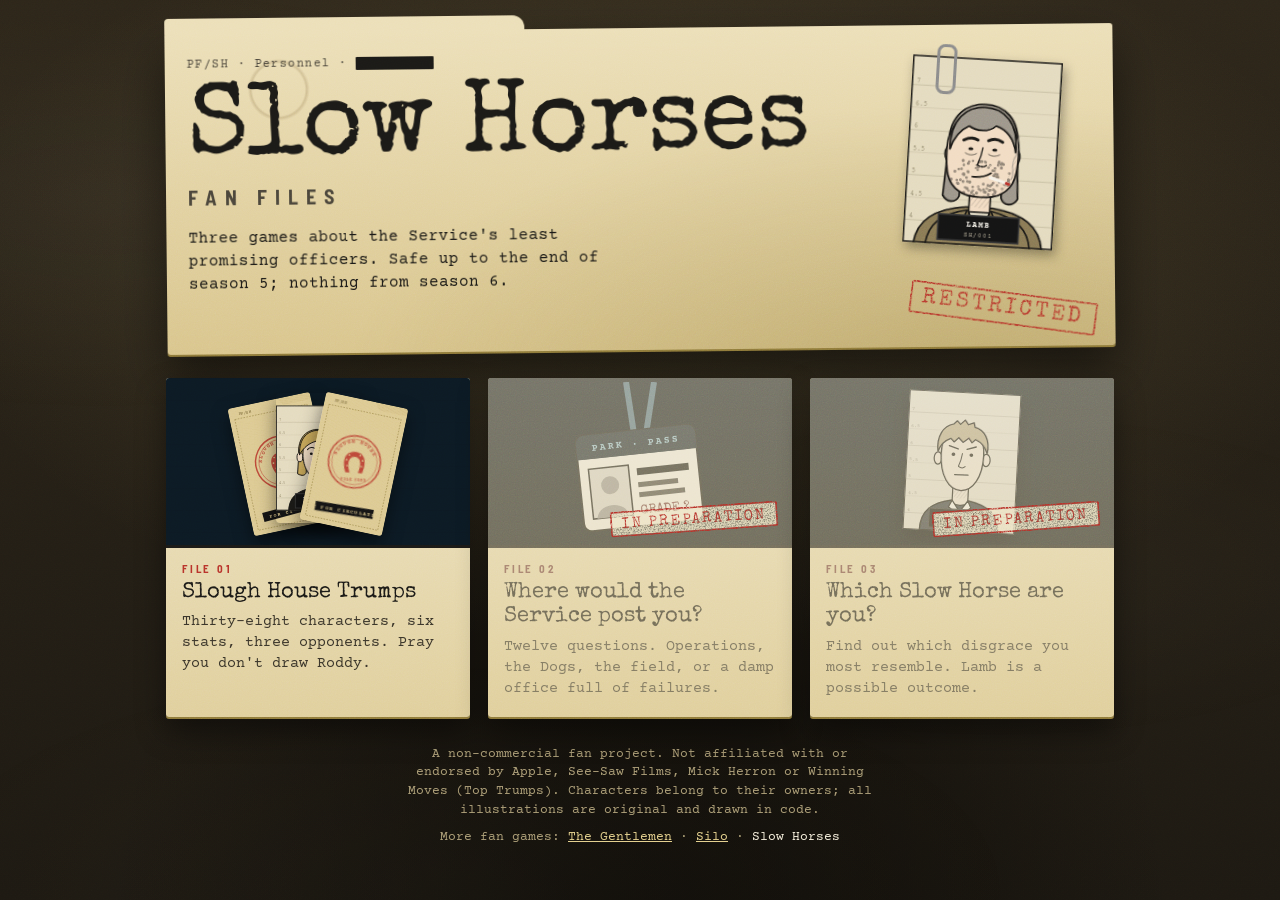
==== site/index.html @ dc07bbfb "Add the hub and Slough House Trumps Co-Authored-By: Claude Opus 5.5 <noreply@anthropic.com> Claude-S" ====
<!doctype html>
<html lang="en-GB">
<head>
  <meta charset="utf-8">
  <meta name="viewport" content="width=device-width, initial-scale=1, viewport-fit=cover">
  <meta name="theme-color" content="#1d1912">
  <meta name="description" content="Unofficial fan games for Slow Horses: a Top Trumps deck and two personality quizzes.">
  <title>Slow Horses Fan Files</title>
  <link rel="icon" href="shared/icon.svg">
  <link rel="preconnect" href="https://fonts.googleapis.com">
  <link rel="preconnect" href="https://fonts.gstatic.com" crossorigin>
  <link href="https://fonts.googleapis.com/css2?family=Barlow+Semi+Condensed:wght@500;700&family=Courier+Prime:ital,wght@0,400;0,700;1,400&family=Special+Elite&display=swap" rel="stylesheet">
  <link rel="stylesheet" href="shared/theme.css">
  <link rel="stylesheet" href="shared/hub.css">
</head>
<body>
  <main class="hub">
    <header class="cover">
      <p class="ref">PF/SH · Personnel · <span class="redact">Section 4</span></p>
      <h1>Slow Horses</h1>
      <p class="sub">Fan files</p>
      <span class="rubber cover-stamp">Restricted</span>
      <div class="cover-mug" id="cover-mug"></div>
      <p class="lede">Three games about the Service's least promising officers. Safe up to the end of season 5; nothing from season 6.</p>
    </header>

    <nav class="tiles" aria-label="Games">
      <a class="tile" href="trumps/" data-art="trumps">
        <div class="tile-art" id="art-trumps"></div>
        <div class="tile-text">
          <span class="tab">File 01</span>
          <h2>Slough House Trumps</h2>
          <p>Thirty-eight characters, six stats, three opponents. Pray you don't draw Roddy.</p>
        </div>
      </a>
      <div class="tile soon" data-art="role">
        <div class="tile-art" id="art-role"></div>
        <div class="tile-text">
          <span class="tab">File 02</span>
          <h2>Where would the Service post you?</h2>
          <p>Twelve questions. Operations, the Dogs, the field, or a damp office full of failures.</p>
        </div>
      <span class="rubber soon-stamp">In preparation</span></div>
      <div class="tile soon" data-art="character">
        <div class="tile-art" id="art-character"></div>
        <div class="tile-text">
          <span class="tab">File 03</span>
          <h2>Which Slow Horse are you?</h2>
          <p>Find out which disgrace you most resemble. Lamb is a possible outcome.</p>
        </div>
      <span class="rubber soon-stamp">In preparation</span></div>
    </nav>

    <footer class="site-foot">
      <p>A non-commercial fan project. Not affiliated with or endorsed by Apple, See-Saw Films, Mick Herron or Winning Moves (Top Trumps). Characters belong to their owners; all illustrations are original and drawn in code.</p>
      <p>More fan games: <a href="https://radiosilence.github.io/gentleman-top-trumps/">The Gentlemen</a> · <a href="https://radiosilence.github.io/silo-quiz/">Silo</a> · <span aria-current="page">Slow Horses</span></p>
    </footer>
  </main>
  <script type="module" src="shared/hub.js"></script>
</body>
</html>
---- site/shared/theme.css ----
:root {
  --grime: #1d1912;
  --grime-2: #2d261a;
  --wall: #c9b26b;
  --wall-hi: #e3cf8c;
  --wall-lo: #8f7a3a;
  --damp: #5f5128;
  --manila: #ecdfb8;
  --manila-2: #d9c58c;
  --paper: #f3ecd9;
  --ink: #1b1a17;
  --ink-2: #4a453a;
  --stamp: #b8322a;
  --stamp-hi: #d9493e;
  --park: #0c1a24;
  --park-2: #13293a;
  --hub: #63c6ea;
  --hub-lo: #2c7aa0;
  --win: #3d6b3a;
  --lose: #9b2a2a;
  --type: "Special Elite", "Courier New", monospace;
  --mono: "Courier Prime", "Courier New", monospace;
  --sans: "Gill Sans", "Gill Sans MT", "Barlow Semi Condensed", "Helvetica Neue", sans-serif;
  --ease: cubic-bezier(.2, .8, .2, 1);
  color-scheme: dark;
}

* { box-sizing: border-box; }
html, body { margin: 0; height: 100%; }
html { background: var(--grime); }
body {
  background:
    radial-gradient(ellipse 80% 60% at 50% 30%, rgba(201, 178, 107, .16), transparent 70%),
    radial-gradient(ellipse at 50% 120%, #0d0b07, transparent 60%),
    linear-gradient(var(--grime-2), var(--grime));
  background-attachment: fixed;
  color: var(--paper);
  font-family: var(--mono);
  font-size: 17px;
  -webkit-tap-highlight-color: transparent;
  overscroll-behavior: none;
}
/* Paper grain over everything. */
body::before {
  content: "";
  position: fixed;
  inset: 0;
  pointer-events: none;
  z-index: 50;
  opacity: .16;
  mix-blend-mode: overlay;
  background-image: url("data:image/svg+xml,%3Csvg xmlns='http://www.w3.org/2000/svg' width='160' height='160'%3E%3Cfilter id='n'%3E%3CfeTurbulence type='fractalNoise' baseFrequency='.85' numOctaves='3' stitchTiles='stitch'/%3E%3C/filter%3E%3Crect width='100%25' height='100%25' filter='url(%23n)'/%3E%3C/svg%3E");
}
/* Lamb's smoke, drifting across the room. */
body::after {
  content: "";
  position: fixed;
  inset: -20%;
  pointer-events: none;
  z-index: 0;
  opacity: .5;
  background:
    radial-gradient(ellipse 30% 18% at 20% 30%, rgba(220, 210, 180, .07), transparent),
    radial-gradient(ellipse 26% 14% at 70% 60%, rgba(220, 210, 180, .06), transparent),
    radial-gradient(ellipse 34% 20% at 40% 85%, rgba(220, 210, 180, .05), transparent);
  animation: smoke 40s ease-in-out infinite alternate;
}
@keyframes smoke { to { transform: translate(6%, -4%) rotate(4deg); } }

[hidden] { display: none !important; }

/* ---------- Buttons ---------- */

.btn {
  font: 700 15px/1 var(--sans);
  letter-spacing: .14em;
  text-transform: uppercase;
  color: var(--paper);
  background: rgba(0, 0, 0, .25);
  border: 1.5px solid var(--wall);
  border-radius: 3px;
  padding: 14px 18px;
  cursor: pointer;
  text-decoration: none;
  text-align: center;
  box-shadow: 3px 3px 0 rgba(0, 0, 0, .45);
  transition: transform .15s var(--ease), background .15s, box-shadow .15s;
}
.btn:hover { background: rgba(201, 178, 107, .12); }
.btn:active { transform: translate(2px, 2px); box-shadow: 1px 1px 0 rgba(0, 0, 0, .45); }
.btn:focus-visible { outline: 2px solid var(--hub); outline-offset: 2px; }
.btn.primary {
  color: var(--ink);
  background: var(--wall);
  border-color: var(--wall-hi);
}
.btn.primary:hover { background: var(--wall-hi); }
.btn.small { font-size: 12px; padding: 10px 12px; }

.back-link {
  position: fixed;
  top: calc(env(safe-area-inset-top) + 10px);
  left: calc(env(safe-area-inset-left) + 12px);
  z-index: 20;
  display: inline-flex;
  align-items: center;
  gap: 6px;
  padding: 7px 10px 7px 8px;
  font: 700 11px/1 var(--sans);
  letter-spacing: .16em;
  text-transform: uppercase;
  color: var(--wall-hi);
  text-decoration: none;
  border: 1px solid rgba(201, 178, 107, .45);
  border-radius: 3px;
  background: rgba(29, 25, 18, .7);
  backdrop-filter: blur(4px);
}
.back-link:hover { color: var(--paper); border-color: var(--wall); }

/* A rubber stamp, slightly crooked and slightly worn. */
.rubber {
  display: inline-block;
  padding: 4px 10px 3px;
  border: 2.5px solid currentColor;
  border-radius: 3px;
  color: var(--stamp);
  font: 400 14px/1 var(--type);
  letter-spacing: .14em;
  text-transform: uppercase;
  transform: rotate(-4deg);
  mask-image: url("data:image/svg+xml,%3Csvg xmlns='http://www.w3.org/2000/svg' width='120' height='120'%3E%3Cfilter id='n'%3E%3CfeTurbulence type='fractalNoise' baseFrequency='.7' numOctaves='2'/%3E%3CfeColorMatrix values='0 0 0 0 0 0 0 0 0 0 0 0 0 0 0 0 0 0 -2.2 1.9'/%3E%3C/filter%3E%3Crect width='100%25' height='100%25' filter='url(%23n)'/%3E%3C/svg%3E");
}

.redact {
  background: var(--ink);
  color: transparent;
  border-radius: 1px;
  padding: 0 .1em;
  box-decoration-break: clone;
  -webkit-box-decoration-break: clone;
  user-select: none;
}

.site-foot {
  font: 400 13px/1.45 var(--mono);
  color: #a99b75;
  text-align: center;
}
.site-foot a { color: var(--wall-hi); }

@media (prefers-reduced-motion: reduce) {
  body::after { animation: none; }
  *, *::before, *::after { animation-duration: .01s !important; animation-iteration-count: 1 !important; transition-duration: .01s !important; }
}
---- site/shared/hub.css ----
body { min-height: 100dvh; }

.hub {
  position: relative;
  z-index: 1;
  max-width: 980px;
  margin: 0 auto;
  padding: calc(env(safe-area-inset-top) + 28px) calc(env(safe-area-inset-right) + 16px) calc(env(safe-area-inset-bottom) + 28px) calc(env(safe-area-inset-left) + 16px);
  display: flex;
  flex-direction: column;
  gap: 28px;
}

/* ---------- Cover ---------- */

.cover {
  position: relative;
  padding: 26px 22px 22px;
  color: var(--ink);
  background:
    radial-gradient(ellipse at 85% 110%, rgba(143, 122, 58, .35), transparent 55%),
    radial-gradient(circle at 12% 18%, transparent 26px, rgba(110, 80, 30, .2) 28px, transparent 31px),
    linear-gradient(var(--manila), var(--manila-2));
  border-radius: 3px 3px 3px 3px;
  box-shadow: 0 2px 0 #8f7a3a, 0 24px 50px rgba(0, 0, 0, .55);
  transform: rotate(-.6deg);
  animation: slide-in .7s var(--ease) both;
}
.cover::before {
  content: "";
  position: absolute;
  top: -14px;
  left: 0;
  width: 38%;
  height: 16px;
  background: var(--manila);
  border-radius: 4px 12px 0 0;
}
.ref { margin: 0 0 14px; font: 400 12px var(--mono); letter-spacing: .12em; color: var(--ink-2); }
.cover h1 {
  margin: 0;
  font: 400 clamp(46px, 14vw, 104px)/.9 var(--type);
  letter-spacing: -.01em;
}
.cover .sub {
  margin: 6px 0 0;
  font: 700 clamp(14px, 3.6vw, 20px) var(--sans);
  letter-spacing: .4em;
  text-transform: uppercase;
  color: var(--ink-2);
}
.cover-stamp {
  position: absolute;
  right: 18px;
  bottom: 22px;
  font-size: clamp(14px, 3.6vw, 22px);
  transform: rotate(8deg);
  animation: thump .45s cubic-bezier(.2, 1.6, .4, 1) .55s both;
}
.lede { margin: 18px 0 36px; max-width: 46ch; font-size: 16px; line-height: 1.45; }

@keyframes slide-in { from { opacity: 0; transform: translateY(20px) rotate(-2deg); } }
@keyframes thump { from { opacity: 0; transform: rotate(20deg) scale(2.2); } }

.cover-mug { display: none; }
@media (min-width: 720px) {
  .cover-mug {
    display: block;
    position: absolute;
    right: 56px;
    top: 34px;
    width: 150px;
    height: 188px;
    transform: rotate(4deg);
    box-shadow: 3px 5px 12px rgba(0, 0, 0, .35);
  }
  .cover-mug svg { display: block; width: 100%; height: 100%; }
  .cover-mug::after {
    content: "";
    position: absolute;
    top: -12px;
    left: 24px;
    width: 14px;
    height: 44px;
    border: 3px solid #8b8b8b;
    border-radius: 8px;
  }
}

/* ---------- Tiles ---------- */

.tiles {
  display: grid;
  gap: 18px;
}
@media (min-width: 760px) {
  .tiles { grid-template-columns: repeat(3, 1fr); }
}
.tile {
  position: relative;
  display: flex;
  flex-direction: column;
  color: var(--ink);
  text-decoration: none;
  background: linear-gradient(#efe5c6, #e0cf9c);
  border-radius: 3px;
  box-shadow: 0 2px 0 #8f7a3a, 0 14px 30px rgba(0, 0, 0, .45);
  overflow: hidden;
  transition: transform .25s var(--ease), box-shadow .25s;
  animation: slide-in .6s var(--ease) both;
}
.tile:nth-child(1) { animation-delay: .15s; }
.tile:nth-child(2) { animation-delay: .25s; }
.tile:nth-child(3) { animation-delay: .35s; }
a.tile:hover { transform: translateY(-4px) rotate(-.5deg); box-shadow: 0 2px 0 #8f7a3a, 0 22px 40px rgba(0, 0, 0, .55); }
a.tile:focus-visible { outline: 3px solid var(--hub); outline-offset: 3px; }
.tile-art {
  height: 170px;
  display: grid;
  place-items: center;
  background:
    linear-gradient(rgba(0, 0, 0, .04) 1px, transparent 1px) 0 0 / 100% 22px,
    var(--park);
  border-bottom: 3px solid var(--ink);
  overflow: hidden;
}
.tile-art svg { display: block; }
.tile-text { padding: 14px 16px 18px; display: flex; flex-direction: column; gap: 6px; }
.tab { font: 700 11px var(--sans); letter-spacing: .25em; text-transform: uppercase; color: var(--stamp); }
.tile h2 { margin: 0; font: 400 22px/1.1 var(--type); }
.tile p { margin: 0; font-size: 15px; line-height: 1.4; color: #3a352a; }
.tile.soon .tile-art, .tile.soon .tile-text { opacity: .55; filter: grayscale(.6); }
.soon-stamp {
  position: absolute;
  right: 14px;
  top: 128px;
  font-size: 15px;
  background: rgba(239, 229, 198, .85);
}

/* Art for each tile. */
.art-cards { position: relative; width: 200px; height: 150px; }
.art-cards > * { position: absolute; top: 12px; width: 84px; height: 130px; border-radius: 4px; overflow: hidden; box-shadow: 0 8px 18px rgba(0, 0, 0, .5); transition: transform .35s var(--ease); }
.art-cards > :nth-child(1) { left: 22px; transform: rotate(-12deg); }
.art-cards > :nth-child(2) { left: 58px; transform: rotate(0deg) translateY(-6px); }
.art-cards > :nth-child(3) { left: 94px; transform: rotate(12deg); }
a.tile:hover .art-cards > :nth-child(1) { transform: rotate(-18deg) translateX(-8px); }
a.tile:hover .art-cards > :nth-child(3) { transform: rotate(18deg) translateX(8px); }
.art-cards svg { width: 100%; height: 100%; }
.art-mug { width: 112px; height: 140px; transform: rotate(3deg); box-shadow: 0 10px 20px rgba(0, 0, 0, .5); }
.art-mug svg { width: 100%; height: 100%; }

.site-foot { max-width: 60ch; margin: 0 auto; }
.site-foot p { margin: 0 0 8px; }
.site-foot [aria-current] { color: var(--paper); }
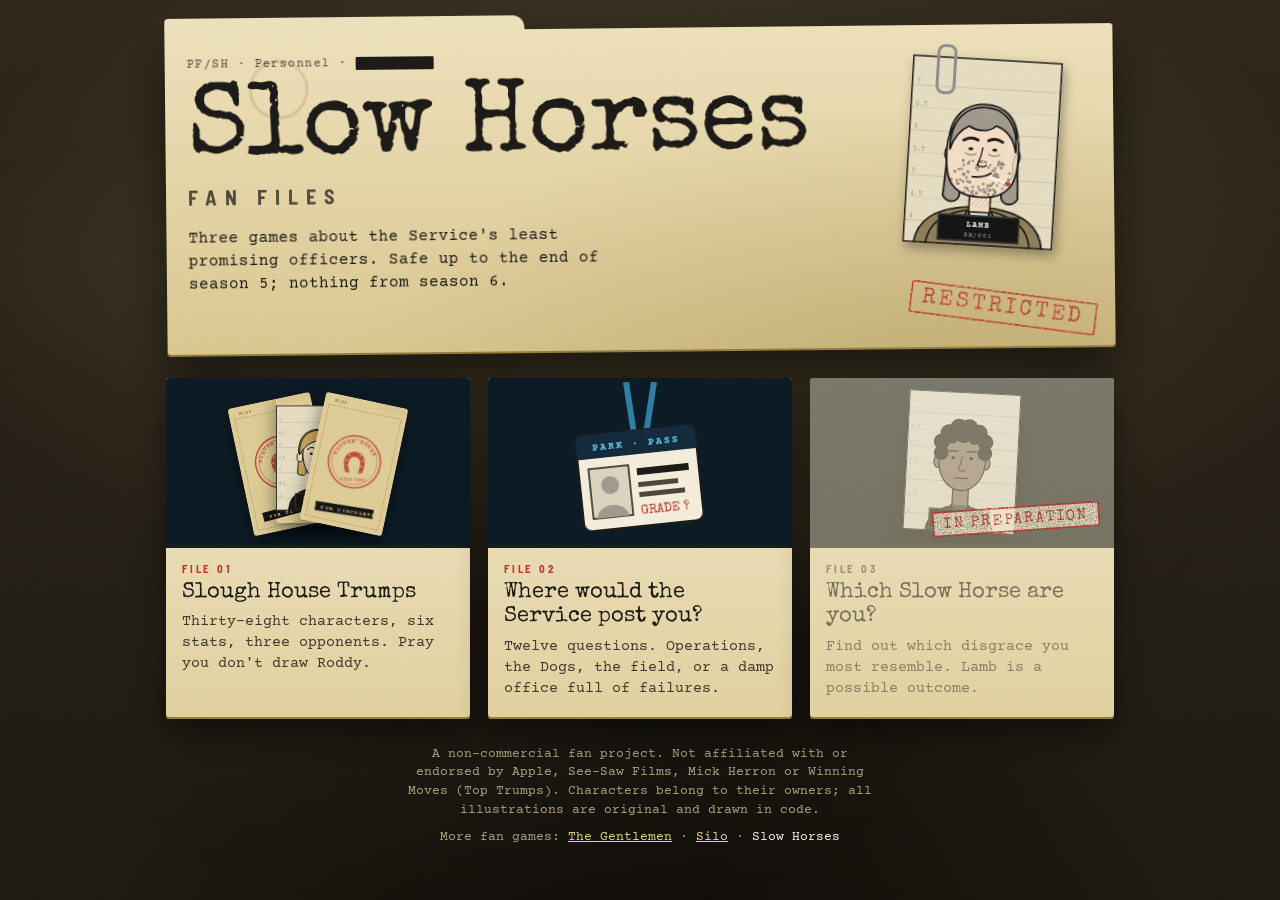
==== commit 1d710749: "Add the role quiz and the shared quiz engine Co-Authored-By: Claude Opus 5.5 <noreply@anthropic.com>" ====
--- a/site/index.html
+++ b/site/index.html
@@ -33,14 +33,14 @@
           <p>Thirty-eight characters, six stats, three opponents. Pray you don't draw Roddy.</p>
         </div>
       </a>
-      <div class="tile soon" data-art="role">
+      <a class="tile" href="role/" data-art="role">
         <div class="tile-art" id="art-role"></div>
         <div class="tile-text">
           <span class="tab">File 02</span>
           <h2>Where would the Service post you?</h2>
           <p>Twelve questions. Operations, the Dogs, the field, or a damp office full of failures.</p>
         </div>
-      <span class="rubber soon-stamp">In preparation</span></div>
+      </a>
       <div class="tile soon" data-art="character">
         <div class="tile-art" id="art-character"></div>
         <div class="tile-text">
--- a/site/shared/theme.css
+++ b/site/shared/theme.css
@@ -27,7 +27,7 @@
 
 * { box-sizing: border-box; }
 html, body { margin: 0; height: 100%; }
-html { background: var(--grime); }
+html { background: var(--grime); overflow-x: clip; }
 body {
   background:
     radial-gradient(ellipse 80% 60% at 50% 30%, rgba(201, 178, 107, .16), transparent 70%),
@@ -55,7 +55,7 @@
 body::after {
   content: "";
   position: fixed;
-  inset: -20%;
+  inset: 0;
   pointer-events: none;
   z-index: 0;
   opacity: .5;
@@ -65,7 +65,7 @@
     radial-gradient(ellipse 34% 20% at 40% 85%, rgba(220, 210, 180, .05), transparent);
   animation: smoke 40s ease-in-out infinite alternate;
 }
-@keyframes smoke { to { transform: translate(6%, -4%) rotate(4deg); } }
+@keyframes smoke { to { transform: translate(4%, -3%) scale(1.1); } }
 
 [hidden] { display: none !important; }
 
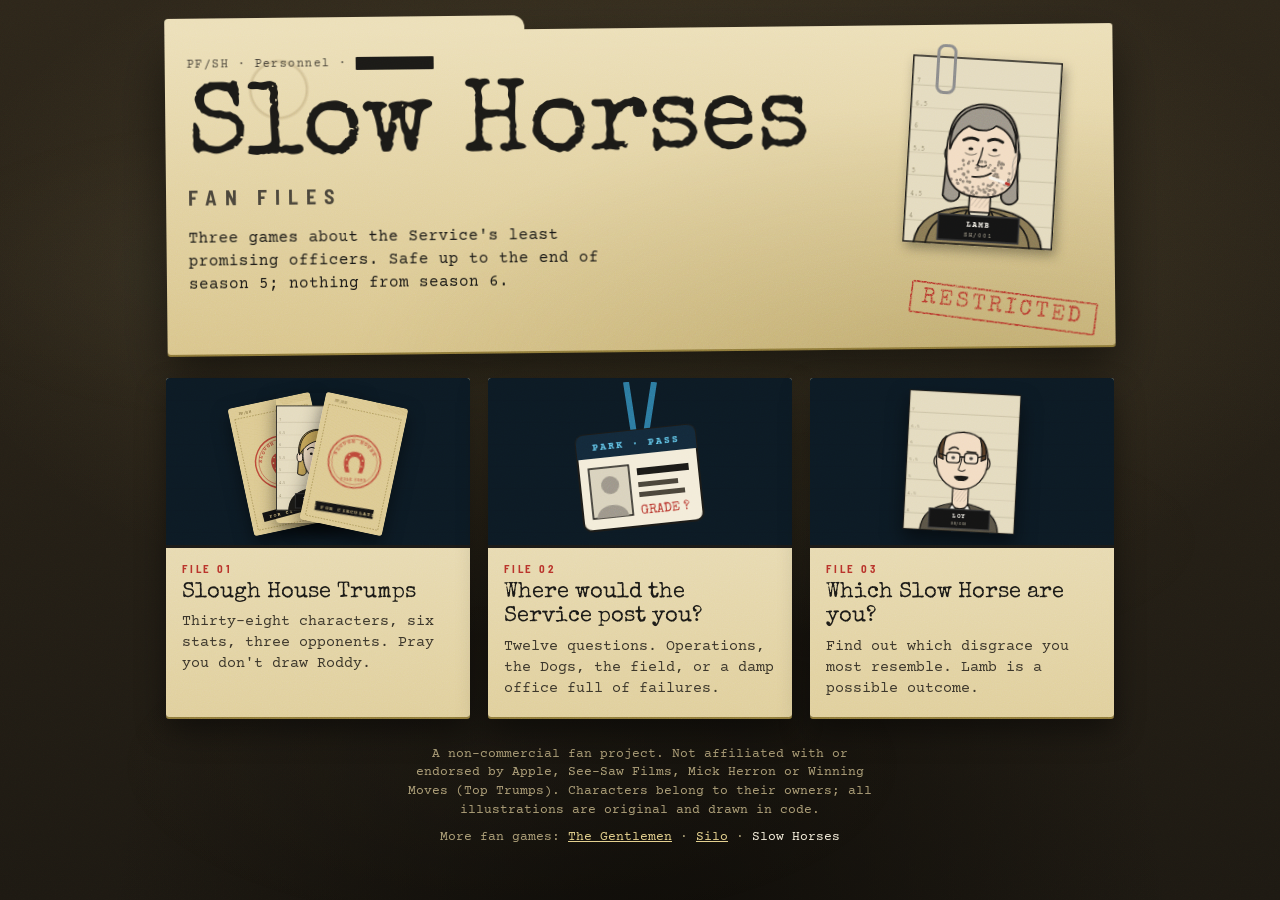
==== commit e8cd91b6: "Add the character quiz Co-Authored-By: Claude Opus 5.5 <noreply@anthropic.com> Claude-Session: https" ====
--- a/site/index.html
+++ b/site/index.html
@@ -41,14 +41,14 @@
           <p>Twelve questions. Operations, the Dogs, the field, or a damp office full of failures.</p>
         </div>
       </a>
-      <div class="tile soon" data-art="character">
+      <a class="tile" href="character/" data-art="character">
         <div class="tile-art" id="art-character"></div>
         <div class="tile-text">
           <span class="tab">File 03</span>
           <h2>Which Slow Horse are you?</h2>
           <p>Find out which disgrace you most resemble. Lamb is a possible outcome.</p>
         </div>
-      <span class="rubber soon-stamp">In preparation</span></div>
+      </a>
     </nav>
 
     <footer class="site-foot">
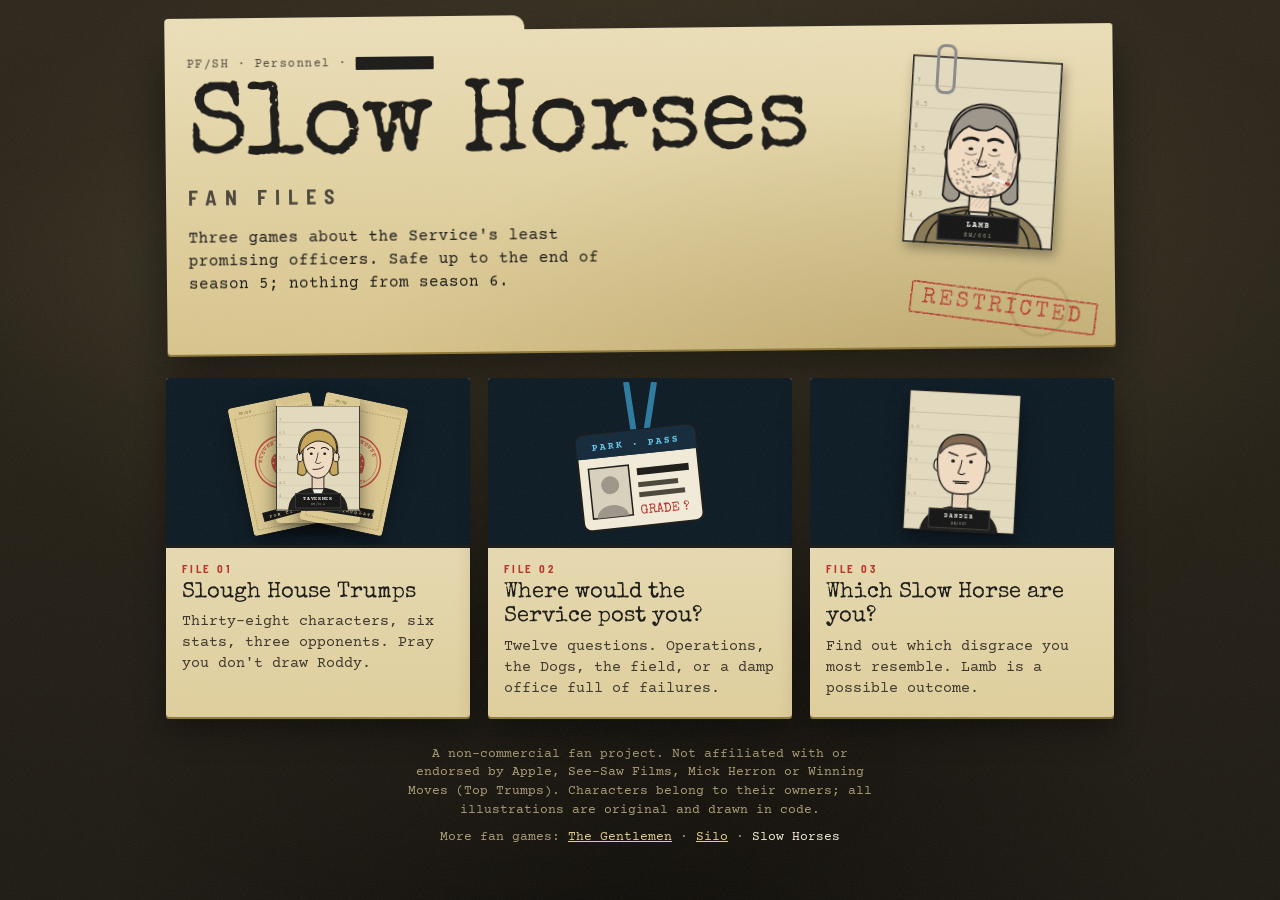
==== commit eb1035b7: "Fix the card flip in WebKit and bring animation within the performance rules Safari could show the m" ====
--- a/site/index.html
+++ b/site/index.html
@@ -53,7 +53,7 @@
 
     <footer class="site-foot">
       <p>A non-commercial fan project. Not affiliated with or endorsed by Apple, See-Saw Films, Mick Herron or Winning Moves (Top Trumps). Characters belong to their owners; all illustrations are original and drawn in code.</p>
-      <p>More fan games: <a href="https://radiosilence.github.io/gentleman-top-trumps/">The Gentlemen</a> · <a href="https://radiosilence.github.io/silo-quiz/">Silo</a> · <span aria-current="page">Slow Horses</span></p>
+      <p>More fan games: <a href="https://radiosilence.github.io/gentlemen/">The Gentlemen</a> · <a href="https://radiosilence.github.io/silo/">Silo</a> · <span aria-current="page">Slow Horses</span></p>
     </footer>
   </main>
   <script type="module" src="shared/hub.js"></script>
--- a/site/shared/theme.css
+++ b/site/shared/theme.css
@@ -47,8 +47,7 @@
   inset: 0;
   pointer-events: none;
   z-index: 50;
-  opacity: .16;
-  mix-blend-mode: overlay;
+  opacity: .07;
   background-image: url("data:image/svg+xml,%3Csvg xmlns='http://www.w3.org/2000/svg' width='160' height='160'%3E%3Cfilter id='n'%3E%3CfeTurbulence type='fractalNoise' baseFrequency='.85' numOctaves='3' stitchTiles='stitch'/%3E%3C/filter%3E%3Crect width='100%25' height='100%25' filter='url(%23n)'/%3E%3C/svg%3E");
 }
 /* Lamb's smoke, drifting across the room. */
@@ -65,6 +64,7 @@
     radial-gradient(ellipse 34% 20% at 40% 85%, rgba(220, 210, 180, .05), transparent);
   animation: smoke 40s ease-in-out infinite alternate;
 }
+.page-hidden body::after { animation-play-state: paused; }
 @keyframes smoke { to { transform: translate(4%, -3%) scale(1.1); } }
 
 [hidden] { display: none !important; }
@@ -113,8 +113,7 @@
   text-decoration: none;
   border: 1px solid rgba(201, 178, 107, .45);
   border-radius: 3px;
-  background: rgba(29, 25, 18, .7);
-  backdrop-filter: blur(4px);
+  background: rgba(29, 25, 18, .85);
 }
 .back-link:hover { color: var(--paper); border-color: var(--wall); }
 
--- a/site/shared/hub.css
+++ b/site/shared/hub.css
@@ -19,7 +19,7 @@
   color: var(--ink);
   background:
     radial-gradient(ellipse at 85% 110%, rgba(143, 122, 58, .35), transparent 55%),
-    radial-gradient(circle at 12% 18%, transparent 26px, rgba(110, 80, 30, .2) 28px, transparent 31px),
+    radial-gradient(circle at 92% 88%, transparent 26px, rgba(110, 80, 30, .2) 28px, transparent 31px),
     linear-gradient(var(--manila), var(--manila-2));
   border-radius: 3px 3px 3px 3px;
   box-shadow: 0 2px 0 #8f7a3a, 0 24px 50px rgba(0, 0, 0, .55);
@@ -129,20 +129,12 @@
 .tab { font: 700 11px var(--sans); letter-spacing: .25em; text-transform: uppercase; color: var(--stamp); }
 .tile h2 { margin: 0; font: 400 22px/1.1 var(--type); }
 .tile p { margin: 0; font-size: 15px; line-height: 1.4; color: #3a352a; }
-.tile.soon .tile-art, .tile.soon .tile-text { opacity: .55; filter: grayscale(.6); }
-.soon-stamp {
-  position: absolute;
-  right: 14px;
-  top: 128px;
-  font-size: 15px;
-  background: rgba(239, 229, 198, .85);
-}
 
 /* Art for each tile. */
 .art-cards { position: relative; width: 200px; height: 150px; }
 .art-cards > * { position: absolute; top: 12px; width: 84px; height: 130px; border-radius: 4px; overflow: hidden; box-shadow: 0 8px 18px rgba(0, 0, 0, .5); transition: transform .35s var(--ease); }
 .art-cards > :nth-child(1) { left: 22px; transform: rotate(-12deg); }
-.art-cards > :nth-child(2) { left: 58px; transform: rotate(0deg) translateY(-6px); }
+.art-cards > :nth-child(2) { left: 58px; z-index: 1; transform: rotate(0deg) translateY(-6px); }
 .art-cards > :nth-child(3) { left: 94px; transform: rotate(12deg); }
 a.tile:hover .art-cards > :nth-child(1) { transform: rotate(-18deg) translateX(-8px); }
 a.tile:hover .art-cards > :nth-child(3) { transform: rotate(18deg) translateX(8px); }
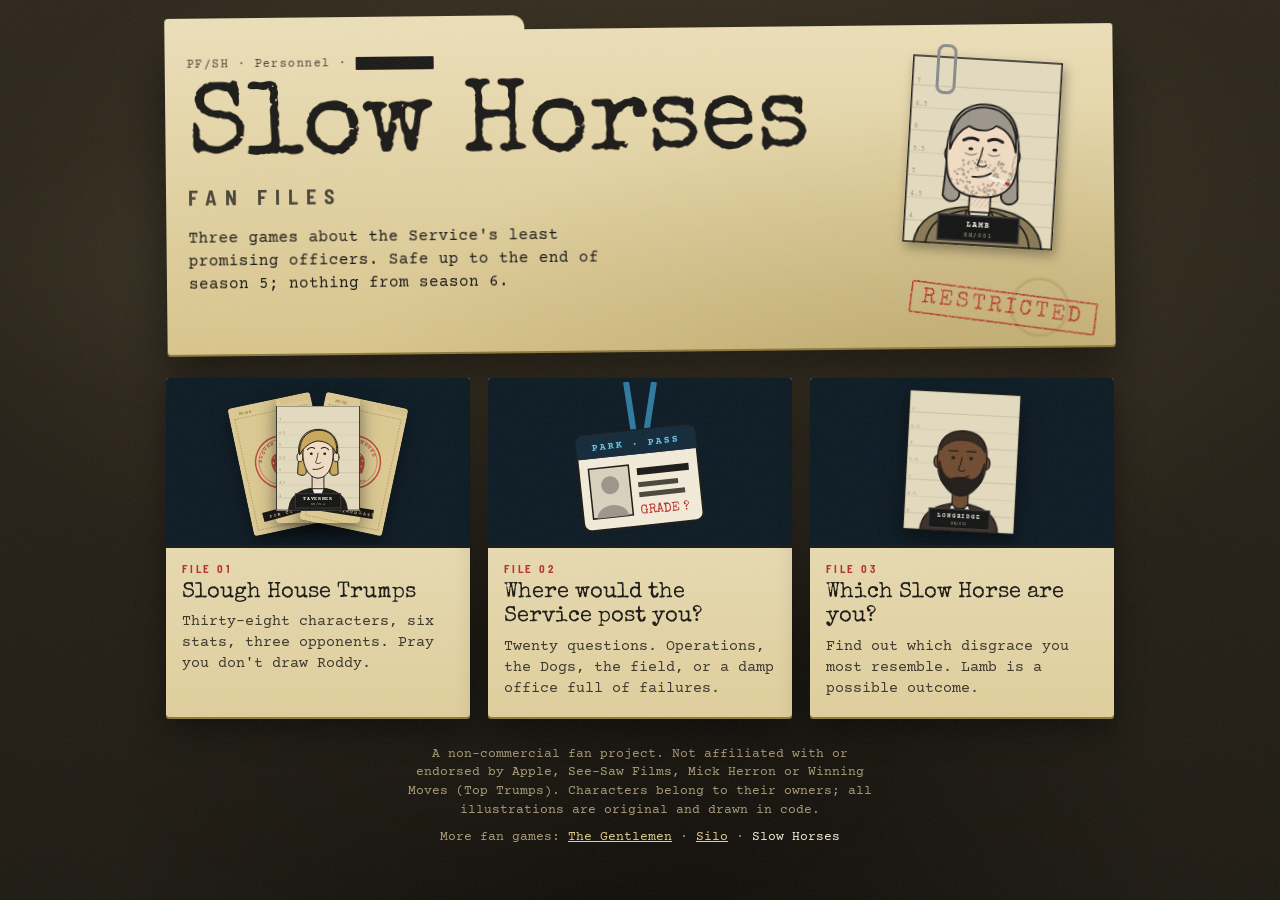
==== commit e406c049: "Expand the role quiz to twenty questions Replace the twelve job-content questions with twenty, about" ====
--- a/site/index.html
+++ b/site/index.html
@@ -38,7 +38,7 @@
         <div class="tile-text">
           <span class="tab">File 02</span>
           <h2>Where would the Service post you?</h2>
-          <p>Twelve questions. Operations, the Dogs, the field, or a damp office full of failures.</p>
+          <p>Twenty questions. Operations, the Dogs, the field, or a damp office full of failures.</p>
         </div>
       </a>
       <a class="tile" href="character/" data-art="character">
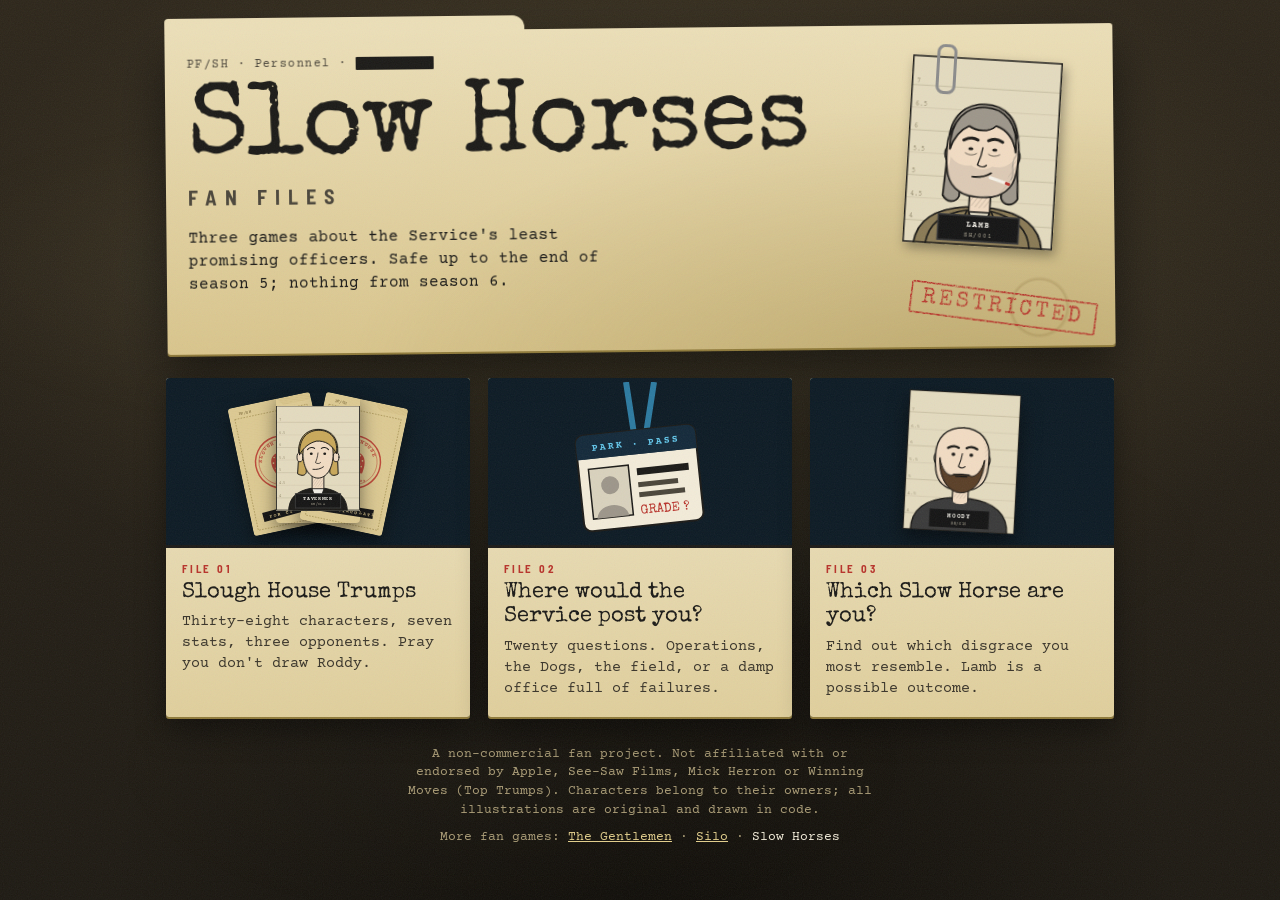
==== commit 5a222d80: "Replace the trumps stats with Slough House ones and add Flatulence The six stats were too close to t" ====
--- a/site/index.html
+++ b/site/index.html
@@ -30,7 +30,7 @@
         <div class="tile-text">
           <span class="tab">File 01</span>
           <h2>Slough House Trumps</h2>
-          <p>Thirty-eight characters, six stats, three opponents. Pray you don't draw Roddy.</p>
+          <p>Thirty-eight characters, seven stats, three opponents. Pray you don't draw Roddy.</p>
         </div>
       </a>
       <a class="tile" href="role/" data-art="role">
